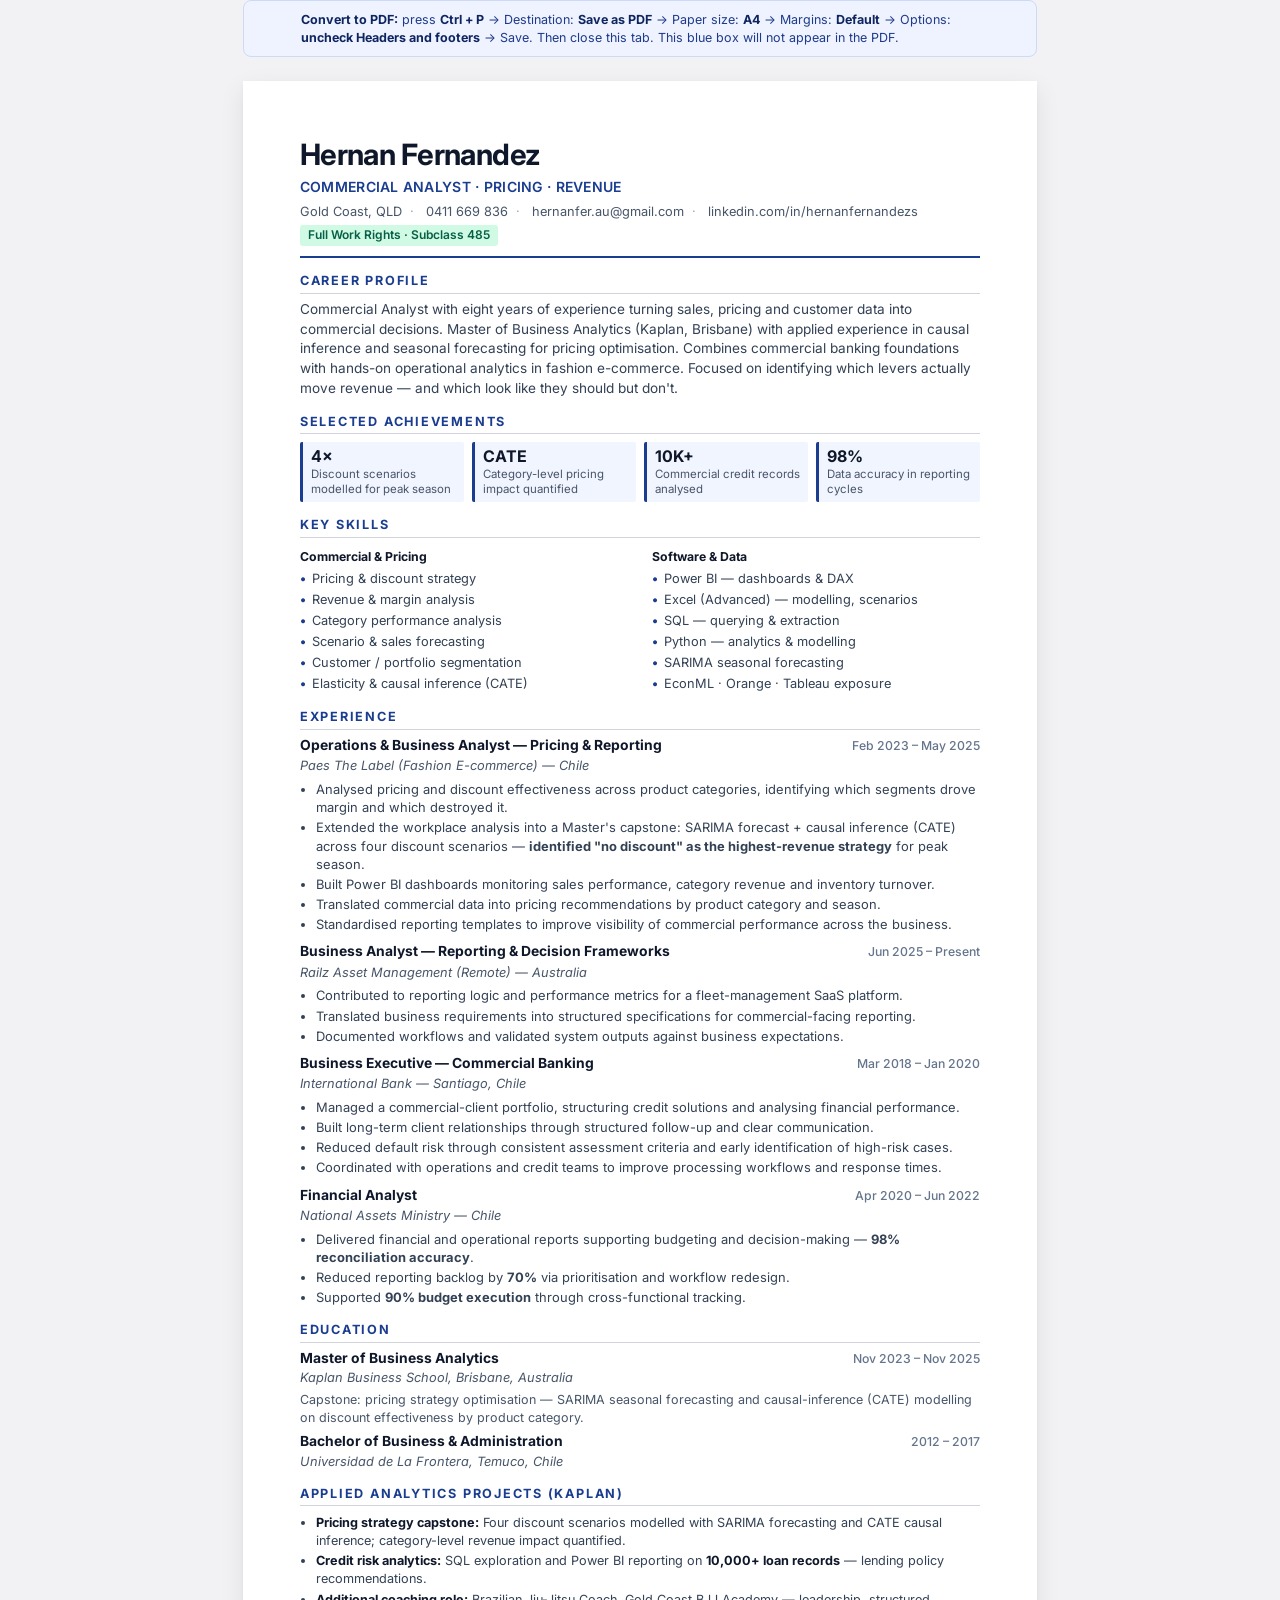
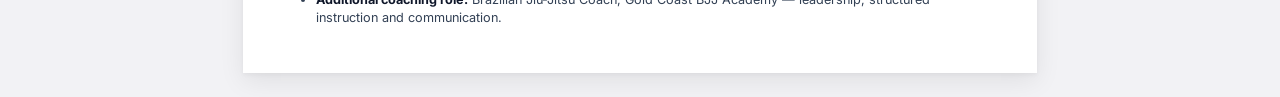
==== cv-commercial-analyst.html @ 07c83c6d "Initial portfolio" ====
<!DOCTYPE html>
<html lang="en">
<head>
<meta charset="UTF-8" />
<title>Hernan Fernandez — Commercial Analyst CV</title>
<link href="https://fonts.googleapis.com/css2?family=Inter:wght@400;500;600;700&display=swap" rel="stylesheet" />
<link rel="stylesheet" href="cv.css" />
</head>
<body>

<div class="no-print">
  <b>Convert to PDF:</b> press <b>Ctrl + P</b> → Destination: <b>Save as PDF</b> → Paper size: <b>A4</b> → Margins: <b>Default</b> → Options: <b>uncheck Headers and footers</b> → Save. Then close this tab. This blue box will not appear in the PDF.
</div>

<div class="page">

  <header class="cv-header">
    <h1 class="cv-name">Hernan Fernandez</h1>
    <p class="cv-role">Commercial Analyst · Pricing · Revenue</p>
    <div class="cv-contact">
      <span>Gold Coast, QLD</span>
      <span>0411 669 836</span>
      <span>hernanfer.au@gmail.com</span>
      <span>linkedin.com/in/hernanfernandezs</span>
    </div>
    <span class="cv-rights">Full Work Rights · Subclass 485</span>
  </header>

  <h2 class="cv-section">Career Profile</h2>
  <p class="cv-profile">
    Commercial Analyst with eight years of experience turning sales, pricing and customer data into
    commercial decisions. Master of Business Analytics (Kaplan, Brisbane) with applied experience in
    causal inference and seasonal forecasting for pricing optimisation. Combines commercial banking
    foundations with hands-on operational analytics in fashion e-commerce. Focused on identifying
    which levers actually move revenue — and which look like they should but don't.
  </p>

  <h2 class="cv-section">Selected Achievements</h2>
  <div class="cv-metrics">
    <div class="cv-metric">
      <div class="cv-metric-val">4×</div>
      <span class="cv-metric-lbl">Discount scenarios modelled for peak season</span>
    </div>
    <div class="cv-metric">
      <div class="cv-metric-val">CATE</div>
      <span class="cv-metric-lbl">Category-level pricing impact quantified</span>
    </div>
    <div class="cv-metric">
      <div class="cv-metric-val">10K+</div>
      <span class="cv-metric-lbl">Commercial credit records analysed</span>
    </div>
    <div class="cv-metric">
      <div class="cv-metric-val">98%</div>
      <span class="cv-metric-lbl">Data accuracy in reporting cycles</span>
    </div>
  </div>

  <h2 class="cv-section">Key Skills</h2>
  <div class="cv-skills">
    <div class="cv-skills-col">
      <h3>Commercial &amp; Pricing</h3>
      <ul>
        <li>Pricing &amp; discount strategy</li>
        <li>Revenue &amp; margin analysis</li>
        <li>Category performance analysis</li>
        <li>Scenario &amp; sales forecasting</li>
        <li>Customer / portfolio segmentation</li>
        <li>Elasticity &amp; causal inference (CATE)</li>
      </ul>
    </div>
    <div class="cv-skills-col">
      <h3>Software &amp; Data</h3>
      <ul>
        <li>Power BI — dashboards &amp; DAX</li>
        <li>Excel (Advanced) — modelling, scenarios</li>
        <li>SQL — querying &amp; extraction</li>
        <li>Python — analytics &amp; modelling</li>
        <li>SARIMA seasonal forecasting</li>
        <li>EconML · Orange · Tableau exposure</li>
      </ul>
    </div>
  </div>

  <h2 class="cv-section">Experience</h2>

  <div class="cv-role-block">
    <div class="cv-role-header">
      <h3 class="cv-role-title">Operations &amp; Business Analyst — Pricing &amp; Reporting</h3>
      <span class="cv-role-dates">Feb 2023 – May 2025</span>
    </div>
    <p class="cv-role-org">Paes The Label (Fashion E-commerce) — Chile</p>
    <ul>
      <li>Analysed pricing and discount effectiveness across product categories, identifying which segments drove margin and which destroyed it.</li>
      <li>Extended the workplace analysis into a Master's capstone: SARIMA forecast + causal inference (CATE) across four discount scenarios — <strong>identified "no discount" as the highest-revenue strategy</strong> for peak season.</li>
      <li>Built Power BI dashboards monitoring sales performance, category revenue and inventory turnover.</li>
      <li>Translated commercial data into pricing recommendations by product category and season.</li>
      <li>Standardised reporting templates to improve visibility of commercial performance across the business.</li>
    </ul>
  </div>

  <div class="cv-role-block">
    <div class="cv-role-header">
      <h3 class="cv-role-title">Business Analyst — Reporting &amp; Decision Frameworks</h3>
      <span class="cv-role-dates">Jun 2025 – Present</span>
    </div>
    <p class="cv-role-org">Railz Asset Management (Remote) — Australia</p>
    <ul>
      <li>Contributed to reporting logic and performance metrics for a fleet-management SaaS platform.</li>
      <li>Translated business requirements into structured specifications for commercial-facing reporting.</li>
      <li>Documented workflows and validated system outputs against business expectations.</li>
    </ul>
  </div>

  <div class="cv-role-block">
    <div class="cv-role-header">
      <h3 class="cv-role-title">Business Executive — Commercial Banking</h3>
      <span class="cv-role-dates">Mar 2018 – Jan 2020</span>
    </div>
    <p class="cv-role-org">International Bank — Santiago, Chile</p>
    <ul>
      <li>Managed a commercial-client portfolio, structuring credit solutions and analysing financial performance.</li>
      <li>Built long-term client relationships through structured follow-up and clear communication.</li>
      <li>Reduced default risk through consistent assessment criteria and early identification of high-risk cases.</li>
      <li>Coordinated with operations and credit teams to improve processing workflows and response times.</li>
    </ul>
  </div>

  <div class="cv-role-block">
    <div class="cv-role-header">
      <h3 class="cv-role-title">Financial Analyst</h3>
      <span class="cv-role-dates">Apr 2020 – Jun 2022</span>
    </div>
    <p class="cv-role-org">National Assets Ministry — Chile</p>
    <ul>
      <li>Delivered financial and operational reports supporting budgeting and decision-making — <strong>98% reconciliation accuracy</strong>.</li>
      <li>Reduced reporting backlog by <strong>70%</strong> via prioritisation and workflow redesign.</li>
      <li>Supported <strong>90% budget execution</strong> through cross-functional tracking.</li>
    </ul>
  </div>

  <h2 class="cv-section">Education</h2>
  <div class="cv-edu-block">
    <div class="cv-role-header">
      <h3 class="cv-role-title">Master of Business Analytics</h3>
      <span class="cv-role-dates">Nov 2023 – Nov 2025</span>
    </div>
    <p class="cv-role-org">Kaplan Business School, Brisbane, Australia</p>
    <p class="cv-edu-note">Capstone: pricing strategy optimisation — SARIMA seasonal forecasting and causal-inference (CATE) modelling on discount effectiveness by product category.</p>
  </div>
  <div class="cv-edu-block">
    <div class="cv-role-header">
      <h3 class="cv-role-title">Bachelor of Business &amp; Administration</h3>
      <span class="cv-role-dates">2012 – 2017</span>
    </div>
    <p class="cv-role-org">Universidad de La Frontera, Temuco, Chile</p>
  </div>

  <h2 class="cv-section">Applied Analytics Projects (Kaplan)</h2>
  <div class="cv-additional">
    <ul>
      <li><strong>Pricing strategy capstone:</strong> Four discount scenarios modelled with SARIMA forecasting and CATE causal inference; category-level revenue impact quantified.</li>
      <li><strong>Credit risk analytics:</strong> SQL exploration and Power BI reporting on <strong>10,000+ loan records</strong> — lending policy recommendations.</li>
      <li><strong>Additional coaching role:</strong> Brazilian Jiu-Jitsu Coach, Gold Coast BJJ Academy — leadership, structured instruction and communication.</li>
    </ul>
  </div>

</div>

</body>
</html>
---- cv.css ----
/* Shared print stylesheet for CV variants. Optimised for A4, 1-page fit. */

@page {
  size: A4;
  margin: 14mm 15mm 12mm 15mm;
}

* { box-sizing: border-box; }
html, body { margin: 0; padding: 0; }

body {
  font-family: "Inter", -apple-system, "Segoe UI", Roboto, "Helvetica Neue", Arial, sans-serif;
  font-size: 10.4pt;
  line-height: 1.4;
  color: #1a1a1f;
  background: #f2f2f5;
  -webkit-font-smoothing: antialiased;
}

/* Screen preview — mimic A4 page on light bg */
.page {
  background: #fff;
  max-width: 210mm;
  min-height: 297mm;
  margin: 24px auto;
  padding: 14mm 15mm 12mm 15mm;
  box-shadow: 0 8px 24px rgba(0,0,0,.08), 0 2px 4px rgba(0,0,0,.04);
}

@media print {
  body { background: #fff; }
  .page {
    margin: 0;
    padding: 0;
    box-shadow: none;
    min-height: auto;
    max-width: none;
  }
  .no-print { display: none !important; }
}

.no-print {
  max-width: 210mm;
  margin: 0 auto 8px;
  padding: 10px 15mm;
  background: #eef3ff;
  border: 1px solid #cddaf5;
  border-radius: 8px;
  color: #1e3a8a;
  font-size: 12.5px;
}
.no-print b { color: #0f2560; }

/* Header */
.cv-header { border-bottom: 2px solid #1a3d8f; padding-bottom: 10px; margin-bottom: 14px; }
.cv-name  {
  font-size: 22pt;
  font-weight: 700;
  letter-spacing: -0.02em;
  margin: 0 0 2px;
  color: #0f172a;
}
.cv-role  {
  font-size: 10.5pt;
  color: #1a3d8f;
  font-weight: 600;
  letter-spacing: 0.02em;
  margin: 0 0 6px;
  text-transform: uppercase;
}
.cv-contact {
  font-size: 9.6pt;
  color: #475569;
  display: flex;
  flex-wrap: wrap;
  gap: 0 12px;
}
.cv-contact span::after {
  content: " ·";
  color: #94a3b8;
  margin-left: 4px;
}
.cv-contact span:last-child::after { content: ""; margin-left: 0; }
.cv-rights {
  display: inline-block;
  margin-top: 5px;
  font-size: 9pt;
  font-weight: 600;
  color: #065f46;
  background: #d1fae5;
  padding: 2px 8px;
  border-radius: 3px;
}

/* Section headings */
h2.cv-section {
  font-size: 9.5pt;
  font-weight: 700;
  color: #1a3d8f;
  letter-spacing: 0.14em;
  text-transform: uppercase;
  margin: 14px 0 6px;
  padding-bottom: 3px;
  border-bottom: 1px solid #d1d5db;
}

/* Profile paragraph */
.cv-profile {
  margin: 0 0 6px;
  color: #334155;
  font-size: 10.2pt;
  line-height: 1.45;
}

/* Metrics block */
.cv-metrics {
  display: grid;
  grid-template-columns: repeat(4, 1fr);
  gap: 8px;
  margin: 8px 0 4px;
}
.cv-metric {
  padding: 6px 8px;
  background: #f1f5ff;
  border-left: 3px solid #1a3d8f;
  border-radius: 2px;
}
.cv-metric-val {
  font-size: 12pt;
  font-weight: 700;
  color: #0f172a;
  line-height: 1;
}
.cv-metric-lbl {
  display: block;
  margin-top: 3px;
  font-size: 8.6pt;
  color: #475569;
  line-height: 1.25;
}

/* Skills two-column */
.cv-skills {
  display: grid;
  grid-template-columns: 1fr 1fr;
  gap: 4px 24px;
}
.cv-skills-col h3 {
  font-size: 9.2pt;
  font-weight: 700;
  margin: 4px 0 4px;
  color: #0f172a;
}
.cv-skills-col ul { margin: 0; padding: 0; list-style: none; }
.cv-skills-col li {
  font-size: 9.6pt;
  color: #334155;
  padding: 1.5px 0;
}
.cv-skills-col li::before {
  content: "•";
  color: #1a3d8f;
  margin-right: 6px;
  font-weight: 700;
}

/* Experience */
.cv-role-block {
  margin-bottom: 8px;
  page-break-inside: avoid;
}
.cv-role-header {
  display: flex;
  justify-content: space-between;
  align-items: baseline;
  gap: 12px;
  margin-bottom: 2px;
}
.cv-role-title {
  font-size: 10.4pt;
  font-weight: 700;
  color: #0f172a;
  margin: 0;
}
.cv-role-dates {
  font-size: 9.2pt;
  color: #64748b;
  font-weight: 500;
  white-space: nowrap;
}
.cv-role-org {
  font-size: 9.6pt;
  font-style: italic;
  color: #475569;
  margin: 0 0 4px;
}
.cv-role-block ul { margin: 0 0 4px; padding-left: 16px; }
.cv-role-block li {
  font-size: 9.7pt;
  color: #334155;
  padding: 1px 0;
  line-height: 1.4;
}

/* Education / additional */
.cv-edu-block { margin-bottom: 6px; }
.cv-edu-block .cv-role-header { margin-bottom: 1px; }
.cv-edu-note {
  font-size: 9.4pt;
  color: #475569;
  margin: 1px 0 0;
}

.cv-additional ul { margin: 0; padding-left: 16px; }
.cv-additional li {
  font-size: 9.5pt;
  color: #334155;
  padding: 1.5px 0;
  line-height: 1.4;
}
.cv-additional strong { color: #0f172a; }

/* Print link colors */
a { color: inherit; text-decoration: none; }
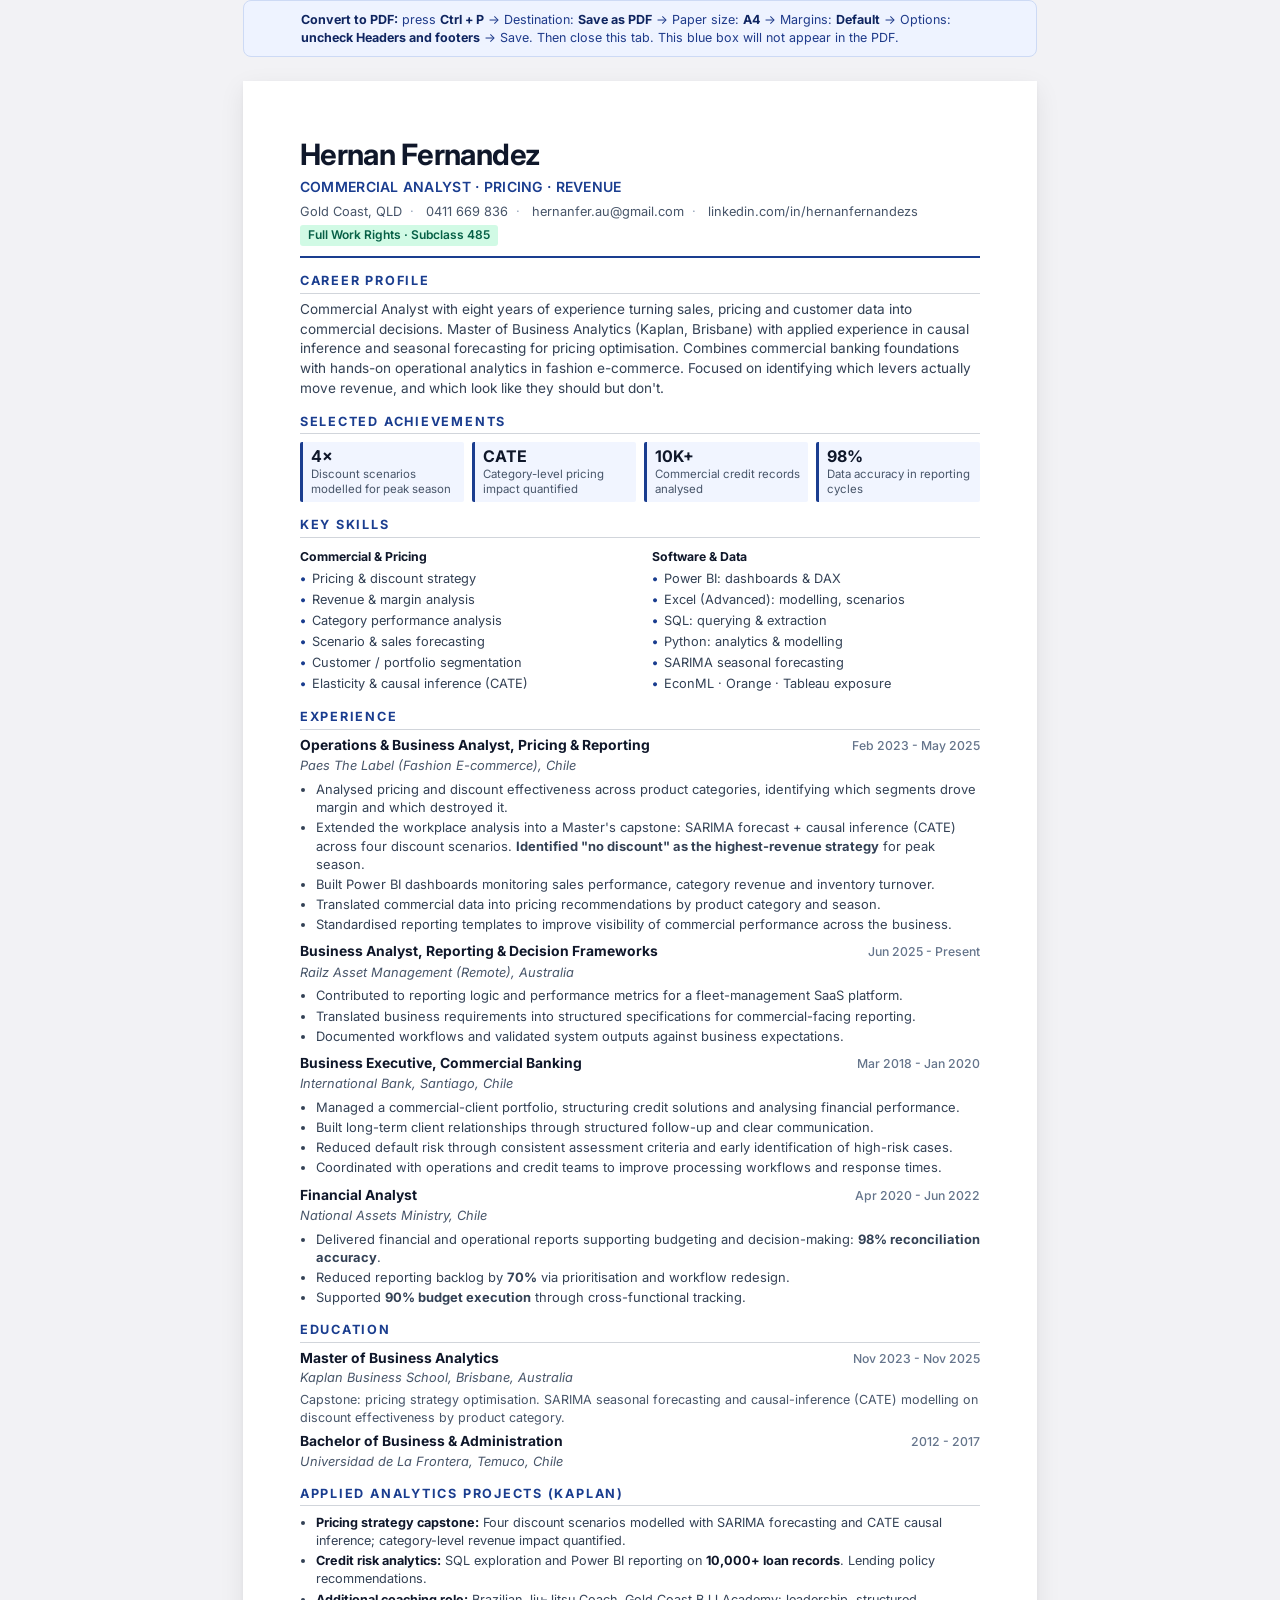
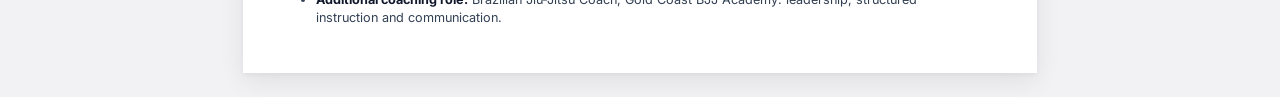
==== commit a838b4f0: "Content pass: new hero copy, remove chips, BPMN in Railz, Railz logo in reference, no em dashes" ====
--- a/cv-commercial-analyst.html
+++ b/cv-commercial-analyst.html
@@ -2,7 +2,7 @@
 <html lang="en">
 <head>
 <meta charset="UTF-8" />
-<title>Hernan Fernandez — Commercial Analyst CV</title>
+<title>Hernan Fernandez, Commercial Analyst CV</title>
 <link href="https://fonts.googleapis.com/css2?family=Inter:wght@400;500;600;700&display=swap" rel="stylesheet" />
 <link rel="stylesheet" href="cv.css" />
 </head>
@@ -32,7 +32,7 @@
     commercial decisions. Master of Business Analytics (Kaplan, Brisbane) with applied experience in
     causal inference and seasonal forecasting for pricing optimisation. Combines commercial banking
     foundations with hands-on operational analytics in fashion e-commerce. Focused on identifying
-    which levers actually move revenue — and which look like they should but don't.
+    which levers actually move revenue, and which look like they should but don't.
   </p>
 
   <h2 class="cv-section">Selected Achievements</h2>
@@ -71,10 +71,10 @@
     <div class="cv-skills-col">
       <h3>Software &amp; Data</h3>
       <ul>
-        <li>Power BI — dashboards &amp; DAX</li>
-        <li>Excel (Advanced) — modelling, scenarios</li>
-        <li>SQL — querying &amp; extraction</li>
-        <li>Python — analytics &amp; modelling</li>
+        <li>Power BI: dashboards &amp; DAX</li>
+        <li>Excel (Advanced): modelling, scenarios</li>
+        <li>SQL: querying &amp; extraction</li>
+        <li>Python: analytics &amp; modelling</li>
         <li>SARIMA seasonal forecasting</li>
         <li>EconML · Orange · Tableau exposure</li>
       </ul>
@@ -85,13 +85,13 @@
 
   <div class="cv-role-block">
     <div class="cv-role-header">
-      <h3 class="cv-role-title">Operations &amp; Business Analyst — Pricing &amp; Reporting</h3>
-      <span class="cv-role-dates">Feb 2023 – May 2025</span>
+      <h3 class="cv-role-title">Operations &amp; Business Analyst, Pricing &amp; Reporting</h3>
+      <span class="cv-role-dates">Feb 2023 - May 2025</span>
     </div>
-    <p class="cv-role-org">Paes The Label (Fashion E-commerce) — Chile</p>
+    <p class="cv-role-org">Paes The Label (Fashion E-commerce), Chile</p>
     <ul>
       <li>Analysed pricing and discount effectiveness across product categories, identifying which segments drove margin and which destroyed it.</li>
-      <li>Extended the workplace analysis into a Master's capstone: SARIMA forecast + causal inference (CATE) across four discount scenarios — <strong>identified "no discount" as the highest-revenue strategy</strong> for peak season.</li>
+      <li>Extended the workplace analysis into a Master's capstone: SARIMA forecast + causal inference (CATE) across four discount scenarios. <strong>Identified "no discount" as the highest-revenue strategy</strong> for peak season.</li>
       <li>Built Power BI dashboards monitoring sales performance, category revenue and inventory turnover.</li>
       <li>Translated commercial data into pricing recommendations by product category and season.</li>
       <li>Standardised reporting templates to improve visibility of commercial performance across the business.</li>
@@ -100,10 +100,10 @@
 
   <div class="cv-role-block">
     <div class="cv-role-header">
-      <h3 class="cv-role-title">Business Analyst — Reporting &amp; Decision Frameworks</h3>
-      <span class="cv-role-dates">Jun 2025 – Present</span>
+      <h3 class="cv-role-title">Business Analyst, Reporting &amp; Decision Frameworks</h3>
+      <span class="cv-role-dates">Jun 2025 - Present</span>
     </div>
-    <p class="cv-role-org">Railz Asset Management (Remote) — Australia</p>
+    <p class="cv-role-org">Railz Asset Management (Remote), Australia</p>
     <ul>
       <li>Contributed to reporting logic and performance metrics for a fleet-management SaaS platform.</li>
       <li>Translated business requirements into structured specifications for commercial-facing reporting.</li>
@@ -113,10 +113,10 @@
 
   <div class="cv-role-block">
     <div class="cv-role-header">
-      <h3 class="cv-role-title">Business Executive — Commercial Banking</h3>
-      <span class="cv-role-dates">Mar 2018 – Jan 2020</span>
+      <h3 class="cv-role-title">Business Executive, Commercial Banking</h3>
+      <span class="cv-role-dates">Mar 2018 - Jan 2020</span>
     </div>
-    <p class="cv-role-org">International Bank — Santiago, Chile</p>
+    <p class="cv-role-org">International Bank, Santiago, Chile</p>
     <ul>
       <li>Managed a commercial-client portfolio, structuring credit solutions and analysing financial performance.</li>
       <li>Built long-term client relationships through structured follow-up and clear communication.</li>
@@ -128,11 +128,11 @@
   <div class="cv-role-block">
     <div class="cv-role-header">
       <h3 class="cv-role-title">Financial Analyst</h3>
-      <span class="cv-role-dates">Apr 2020 – Jun 2022</span>
+      <span class="cv-role-dates">Apr 2020 - Jun 2022</span>
     </div>
-    <p class="cv-role-org">National Assets Ministry — Chile</p>
+    <p class="cv-role-org">National Assets Ministry, Chile</p>
     <ul>
-      <li>Delivered financial and operational reports supporting budgeting and decision-making — <strong>98% reconciliation accuracy</strong>.</li>
+      <li>Delivered financial and operational reports supporting budgeting and decision-making: <strong>98% reconciliation accuracy</strong>.</li>
       <li>Reduced reporting backlog by <strong>70%</strong> via prioritisation and workflow redesign.</li>
       <li>Supported <strong>90% budget execution</strong> through cross-functional tracking.</li>
     </ul>
@@ -142,15 +142,15 @@
   <div class="cv-edu-block">
     <div class="cv-role-header">
       <h3 class="cv-role-title">Master of Business Analytics</h3>
-      <span class="cv-role-dates">Nov 2023 – Nov 2025</span>
+      <span class="cv-role-dates">Nov 2023 - Nov 2025</span>
     </div>
     <p class="cv-role-org">Kaplan Business School, Brisbane, Australia</p>
-    <p class="cv-edu-note">Capstone: pricing strategy optimisation — SARIMA seasonal forecasting and causal-inference (CATE) modelling on discount effectiveness by product category.</p>
+    <p class="cv-edu-note">Capstone: pricing strategy optimisation. SARIMA seasonal forecasting and causal-inference (CATE) modelling on discount effectiveness by product category.</p>
   </div>
   <div class="cv-edu-block">
     <div class="cv-role-header">
       <h3 class="cv-role-title">Bachelor of Business &amp; Administration</h3>
-      <span class="cv-role-dates">2012 – 2017</span>
+      <span class="cv-role-dates">2012 - 2017</span>
     </div>
     <p class="cv-role-org">Universidad de La Frontera, Temuco, Chile</p>
   </div>
@@ -159,8 +159,8 @@
   <div class="cv-additional">
     <ul>
       <li><strong>Pricing strategy capstone:</strong> Four discount scenarios modelled with SARIMA forecasting and CATE causal inference; category-level revenue impact quantified.</li>
-      <li><strong>Credit risk analytics:</strong> SQL exploration and Power BI reporting on <strong>10,000+ loan records</strong> — lending policy recommendations.</li>
-      <li><strong>Additional coaching role:</strong> Brazilian Jiu-Jitsu Coach, Gold Coast BJJ Academy — leadership, structured instruction and communication.</li>
+      <li><strong>Credit risk analytics:</strong> SQL exploration and Power BI reporting on <strong>10,000+ loan records</strong>. Lending policy recommendations.</li>
+      <li><strong>Additional coaching role:</strong> Brazilian Jiu-Jitsu Coach, Gold Coast BJJ Academy: leadership, structured instruction and communication.</li>
     </ul>
   </div>
 
